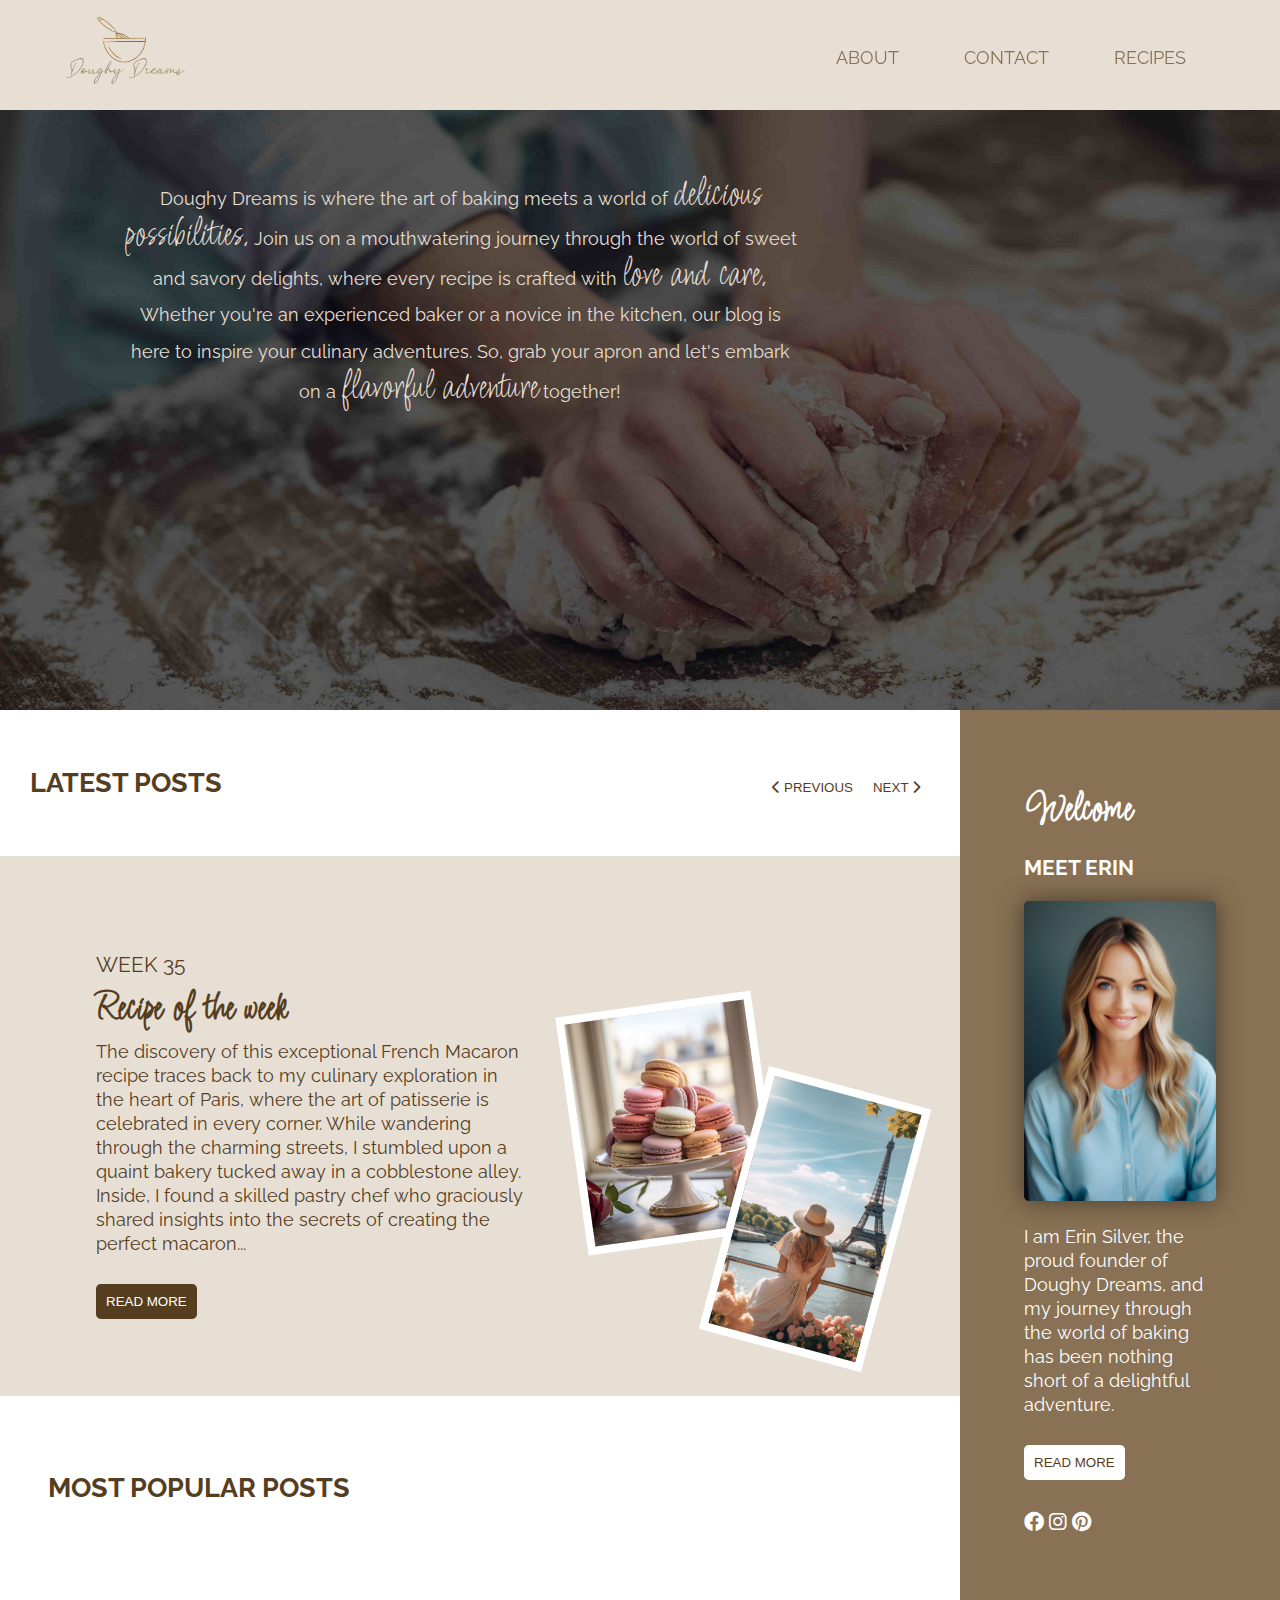
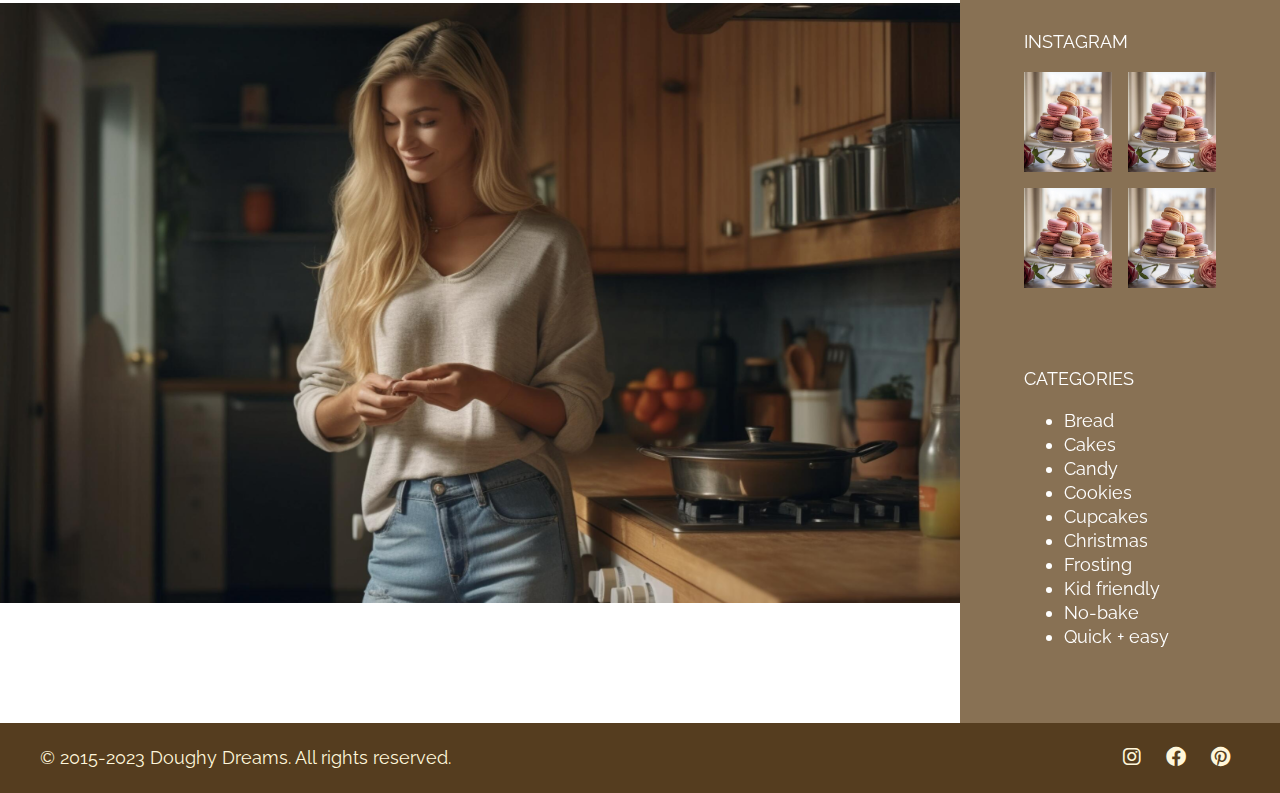
==== index.html @ 7798f040 "tenth" ====
<!DOCTYPE html>
<html lang="en">
    <head>
        <title>Doughy Dreams | Home page</title>
        <meta name="description" content="Welcome to Doughy Dreams - " />
        <meta name="viewport" content="width=device-width, initial-scale=1.0" />
        <link href="CSS/style.css" rel="stylesheet" />
        <link href="CSS/home.css" rel="stylesheet" />
        <script type="module" src="JS/home.js"></script>
        <script type="module" src="JS/script.js"></script>
        <link rel="stylesheet" href="data/fontawesome/css/all.css" />
        <link
            href="https://fonts.googleapis.com/css2?family=Indie+Flower&family=Licorice&family=Raleway:wght@100;200;400;500&display=swap"
            rel="stylesheet"
        />
    </head>
    <body>
        <!--header-->
        <header>
            <div class="inner-header">
                <a href="index.html"
                    ><img src="Images/Doughy-dreams.png" class="logo"
                /></a>
                <div class="navigation">
                    <a href="about.html">ABOUT</a>
                    <a href="contact.html">CONTACT</a>
                    <a href="blog-posts.html">RECIPES</a>
                </div>
            </div>
            <div class="hamburger-menu">
                <i class="fa fa-bars menu-open " aria-hidden="true"></i>
                <i class="fa-solid fa-xmark menu-close menu-hide"></i>
            </div>
        </header>

        <div class="welcome">
            <img src="Images/front-page-img.jpg" class="home-img" alt="" />
            <p>
                Doughy Dreams is where the art of baking meets a world of
                <span class="licorice">delicious possibilities.</span> Join us
                on a mouthwatering journey through the world of sweet and savory
                delights, where every recipe is crafted with
                <span class="licorice">love and care.</span> Whether you're an
                experienced baker or a novice in the kitchen, our blog is here
                to inspire your culinary adventures. So, grab your apron and
                let's embark on a
                <span class="licorice">flavorful adventure</span> together!
            </p>
        </div>

        <!--main-->

        <div class="frontpage-content">
            <main class="home-page">
                <div class="latest-posts">
                    <span class="headlines">
                        <h2>LATEST POSTS</h2>

                        <div class="arrow-buttons">
                            <button class="prev">
                            <i
                                class="fa fa-chevron-left back"
                                aria-hidden="true"
                            ></i>
                            PREVIOUS
                            </button>
                            
                            <button class="next">
                            NEXT
                            <i
                                class="fa fa-chevron-right forth"
                                aria-hidden="true"
                            ></i>
                        </button>
                        </div>
                    </span>

                    <div class="latestPosts">
                        <div class="posts-main-container">
                            <div class="posts"></div>
                        </div>
                    </div>
                </div>

                <div class="recipe-week">
                    <div class="recipe-info">
                        <h3>WEEK 35</h3>
                        <h2 class="licorice">Recipe of the week</h2>
                        <p>
                            The discovery of this exceptional French Macaron recipe traces back to my culinary exploration in the heart of Paris, where the art of patisserie is celebrated in every corner. While wandering through the charming streets, I stumbled upon a quaint bakery tucked away in a cobblestone alley. Inside, I found a skilled pastry chef who graciously shared insights into the secrets of creating the perfect macaron...
                        </p>
                        <a class="week-btn" href=""><button type="button ">READ MORE</button></a>
                    </div>

                    <div class="recipe-images">
                        <img class="one" src="Images/one.jpg" />
                        <img class="two" src="Images/two.jpg" />
                    </div>
                </div>

                <div class="popular-recipes">
                    <h2>MOST POPULAR POSTS</h2>
                    <div class="most-popular"></div>
                </div>

                <div class="erin-kitchen">
                    <img src="Images/erin-kitchen.jpg" />
                </div>
            </main>

            <div class="sidebar">
                <div class="meet-erin">
                    <h2 class="licorice">Welcome</h2>
                    <h3>MEET ERIN</h3>
                    <img src="Images/erin.jpg" />
                    <p>
                        I am Erin Silver, the proud founder of Doughy Dreams,
                        and my journey through the world of baking has been
                        nothing short of a delightful adventure.
                    </p>
                    <button type="button">
                        <a href="about.html">READ MORE</a>
                    </button>
                    <div class="socials">
                        <a href=""
                            ><i
                                class="fa-brands fa-facebook"
                                aria-hidden="true"
                            ></i
                        ></a>
                        <a href=""
                            ><i
                                class="fa-brands fa-instagram"
                                aria-hidden="true"
                            ></i
                        ></a>
                        <a href=""
                            ><i
                                class="fa-brands fa-pinterest"
                                aria-hidden="true"
                            ></i
                        ></a>
                    </div>
                </div>
                <div class="sticky">
                    <div class="instagram">
                        <p>INSTAGRAM</p>
                        <div class="insta-grid">
                            <img src="Images/one.jpg" />
                            <img src="Images/one.jpg" />
                            <img src="Images/one.jpg" />
                            <img src="Images/one.jpg" />
                        </div>
                    </div>
                    <div class="categories">
                        <p>CATEGORIES</p>
                        <ul>
                            <li>Bread</li>
                            <li>Cakes</li>
                            <li>Candy</li>
                            <li>Cookies</li>
                            <li>Cupcakes</li>
                            <li>Christmas</li>
                            <li>Frosting</li>
                            <li>Kid friendly</li>
                            <li>No-bake</li>
                            <li>Quick + easy</li>
                        </ul>
                    </div>
                </div>
            </div>
        </div>

        <!--footer-->
        <footer>
            <div class="footer">
                <div class="copyright">
                    <p>© 2015-2023 Doughy Dreams. All rights reserved.</p>
                </div>
                <div class="footer-socials">
                    <a href=""
                        ><i
                            class="fa-brands fa-instagram"
                            aria-hidden="true"
                        ></i
                    ></a>
                    <a href=""
                        ><i class="fa-brands fa-facebook" aria-hidden="true"></i
                    ></a>
                    <a href=""
                        ><i
                            class="fa-brands fa-pinterest"
                            aria-hidden="true"
                        ></i
                    ></a>
                </div>
            </div>
        </footer>
    </body>
</html>
---- CSS/style.css ----
html {
    width: 100%;
}

body {
    margin: 0;
    background-color: white;
    color: #553d1f;
    font-family: "Raleway", sans-serif, Arial, Helvetica;
    font-weight: 400;
    font-size: 1.125rem;
    line-height: 1.5rem;
    width: 100%;
    max-width: 1440px;
    margin: 0 auto;
}

.licorice {
    font-family: "licorice", "Raleway", sans-serif;
    font-size: 40px;
}

.indie-flower {
    font-family: "indie flower", "raleway", sans-serif;
}

button {
    padding: 10px;
    margin-top: 10px;
    color: white;
    background-color: #553d1f;
    border: none;
    border-radius: 0.3rem;
    cursor: pointer;
}

img {
    object-fit: cover;
}

/* HEADER */
header {
    height: 110px;
    background-color: #e7dfd4;
    display: flex;
    justify-content: center;
    font-weight: 400;
    filter: drop-shadow(0 0 0.75rem rgba(0, 0, 0, 0.5));
}

.inner-header {
    width: 90%;
    display: flex;
    justify-content: space-between;
}

.logo {
    height: 70px;
    top: 15px;
    position: relative;
}

.navigation {
    align-self: self-end;
    padding-bottom: 40px;
}

.navigation a {
    padding: 30px;
    text-decoration: none;
    color: #887154;
    position: relative;
    overflow: hidden;
    z-index: 1;
}

.navigation a::before {
    content: "";
    position: absolute;
    left: 23px;
    bottom: 10px;
    width: 60%;
    height: 3px;
    background-color: #5c462a;
    border-radius: 5px;
    transform: scaleX(0);
    transform-origin: left;
    transition: transform 0.3s ease-in-out;
}

.navigation a:hover::before {
    transform-origin: left;
    transform: scaleX(1);
}

.navigation a:hover {
    color: #8b5817;
}
/* HEADER */

/* HAMBURGER MENU */

/* HAMBURGER MENU */

/* FOOTER */
.footer {
    background-color: #553d1f;
    color: #fff7db;
    display: flex;
    justify-content: space-between;
    align-items: center;
    padding: 0 40px;
    height: 70px;
}

.footer a {
    padding: 10px;
}

.fa-brands {
    color: #fff7db;
    font-size: 20px;
}
/* FOOTER */

/* MEDIA QUERIES MOBILE & IPAD */

@media only screen and (min-width: 0px) and (max-width: 1180px) {
    body {
        max-width: 767px;
    }
}

/* MEDIA QUERIES MOBILE */

@media only screen and (min-width: 0px) and (max-width: 767px) {
    body {
        max-width: 767px;
        font-size: 90%;
    }

    .navigation {
        display: none;
        position: absolute;

        flex-direction: column;
        background: #e7dfd4;
        width: 100%;
        top: 3.7rem;
        left: 0;
        text-align: center;
    }

    header {
        height: 60px;
        position: relative;
        z-index: 10;
        display: flex;
        align-items: center;
    }

    .logo {
        position: absolute;
        height: 40px;
        top: 5px;
        left: 1rem;
        align-self: start;
    }

    header .menu-hide {
        display: none;
    }

    .footer {
        display: flex;
        flex-direction: column-reverse;
        height: fit-content;
        padding: 1.5rem 0;
    }
}

/* MEDIA QUERIES IPAD */

@media only screen and (min-width: 768px) and (max-width: 1180px) {
    body {
        max-width: 1180px;
    }
}

@media only screen and (min-width: 768px) {
    .hamburger-menu {
        display: none;
    }
}
---- CSS/home.css ----
.welcome {
    height: 600px;
    position: relative;
    z-index: 0;
}

.home-img {
    width: 100%;
    filter: brightness(40%);
    height: 100%;
}

.welcome p {
    position: absolute;
    color: #e7dfd4;
    box-sizing: border-box;
    width: 680px;
    left: 120px;
    top: 50px;
    text-align: center;
    line-height: 2.3rem;
}

figure {
    margin: 0;
}

/* GRID */

.frontpage-content {
    display: grid;
    grid-template-columns: 75% 25%;
    max-width: 100%;
}

/* GRID */

.latest-posts {
    width: 900px;
    padding: 4% 0%;
    margin: auto;
}

.headlines {
    display: flex;
    justify-content: space-between;
}

.posts {
    display: flex;
    gap: 2rem;
}
.posts-main-container {
    overflow: hidden;
    max-width: 900px;
}
.post {
    min-width: 200px;
    max-width: 200px;
    display: flex;
    flex-direction: column;
}

.post img {
    min-width: 100%;

    height: 250px;
}

.arrow-buttons {
    display: flex;

    justify-self: flex-end;
}

.prev,
.next {
    background-color: transparent;
    color: #553d1f;
}

.next {
    top: 30%;
    right: 15%;
}

.prev {
    top: 30%;
    left: -5%;
}

.big,
.small {
    margin: 0.2rem 0;
}

.button {
    margin-top: 0.5rem;
}

/* RECIPE WEEK */

.recipe-week {
    background-color: #e7dfd4;
    display: flex;
    justify-content: space-between;
    align-items: center;
    padding: 8% 10%;
    max-width: 100%;
    gap: 2rem;
}

.recipe-week h2 {
    margin: 0;
}

.recipe-week h3 {
    font-weight: 400;
}

.recipe-week p {
    box-sizing: border-box;
    max-width: 27rem;
}

.recipe-images {
    position: relative;
    padding-right: 6rem;
}

.one,
.two {
    border: 0.5rem solid white;
}

.one {
    transform: rotate(-8deg);
    height: 14rem;
}

.two {
    transform: rotate(15deg);
    position: absolute;
    top: 5rem;
    left: 10rem;
    height: 16rem;
}

/* MOST POPULAR */

.popular-recipes {
    max-width: 100%;
    margin: 5rem 5%;
}
/* 
.most-popular {
    display: grid;
    grid-template-columns: 1fr 1fr;
    grid-template-rows: auto;
}

.most-popular .post img {
    height: 50%;
    width: 100%;
}

.most-popular .post-details {
    height: 50%;
} */
.most-popular {
    display: flex;
    /* gap: 2rem; */
    justify-content: space-between;
}
.erin-kitchen {
    position: relative;
    bottom: 0;
    height: 600px;
    width: 100%;
}

.erin-kitchen img {
    width: fit-content;
    height: 100%;
    width: 100%;
}

/* MAIN */

/* SIDEBAR */
.sidebar {
    background-color: #887154;
    color: white;
    padding: 3.5rem 4rem 3.5rem 4rem;
    display: flex;
    flex-direction: column;
}

.meet-erin img {
    width: 100%;
    height: 300px;
    object-position: top;
    filter: drop-shadow(0 0 0.75rem rgba(0, 0, 0, 0.5));
    border-radius: 0.3rem;
}

.sidebar p {
    box-sizing: border-box;
}

.sidebar button {
    background-color: white;
}

.sidebar button a {
    color: #553d1f;
    text-decoration: none;
}

.socials i {
    color: white;
    padding: 2rem 0;
}

.instagram {
    padding: 3rem 0;
}

.instagram img {
    height: 6.5rem;
    width: 6.5rem;
}

.insta-grid {
    display: grid;
    grid-template-columns: 1fr 1fr;
    grid-template-rows: 100px 100px;
    gap: 1rem;
    padding-bottom: 0.8rem;
}

.insta-grid img {
    height: 100%;
    width: 100%;
}

.sticky {
    position: sticky;
    top: 0;
}

@media (max-width: 1250px) {
    .latest-posts {
        max-width: 680px;
        margin: auto;
    }

    .popular-recipes {
        margin: 7rem auto;
        max-width: 450px;
    }

    .most-popular {
        flex-wrap: wrap;
        gap: 3rem;
    }
}

/* MEDIA QUERIES MOBILE & IPAD */

@media only screen and (min-width: 0px) and (max-width: 1180px) {
    .home-page {
        display: unset;
    }

    .recipe-week {
        flex-direction: column;
    }

    button {
        margin: 0;
    }
}

@media screen and (max-width: 1000px) {
    .sidebar {
        display: none;
    }
}

@media only screen and (min-width: 0px) and (max-width: 1000px) {
    .frontpage-content {
        grid-template-columns: 1fr;
    }

    .welcome p {
        left: 80px;
        top: 40px;
    }
}

/* MEDIA QUERIES MOBILE */

@media only screen and (min-width: 0px) and (max-width: 767px) {
    .home-img {
        height: 100%;
    }

    .welcome {
        height: 260px;
    }

    .welcome p {
        font-size: 70%;
        left: 0;
        top: 1.5rem;
        padding: 0 1rem;
        width: fit-content;
        line-height: 1.4rem;
    }

    .licorice {
        font-size: 2rem;
    }

    .home-page {
        display: flex;
        flex-direction: column;
    }

    .recipe-week {
        padding: 10% 10%;
    }

    .recipe-images {
        width: 19rem;
        margin: 18% 5%;
        padding: 0;
        height: 15rem;
    }

    .latest-posts {
        max-width: 230px;
        padding: 10% 0;
    }

    .headlines {
        flex-direction: column;
    }

    .most-popular {
        justify-content: center;
    }

    .popular-recipes {
        margin: 10% auto;
    }

    .popular-recipes h2 {
        text-align: center;
    }

    .one {
        height: 10rem;
        margin-left: 1.2rem;
    }

    .two {
        height: 12rem;
        top: 2.5rem;
        left: 9rem;
    }
}

/* MEDIA QUERIES IPAD */

@media only screen and (min-width: 768px) and (max-width: 1180px) {
    .recipe-week {
        padding: 8% 8%;
    }

    .recipe-week p {
        max-width: 90rem;
        padding: 0;
    }

    .recipe {
        width: 100%;
        height: 300px;
    }

    .recipe img {
        height: 60%;
    }

    .recipe-images {
        margin: 12% 3%;
        padding: 0;
        width: 30rem;
    }

    .recipe {
        width: 100%;
        height: 100%;
    }

    .recipe-info {
        max-width: 35rem;
    }

    .recipe img {
        width: 100%;
        height: 300px;
    }

    .sidebar {
        padding: 3.5rem 2rem 3.5rem 2rem;
    }

    .sidebar p {
        font-size: 0.9rem;
    }

    .meet-erin img {
        width: 100%;
        height: 200px;
    }
}
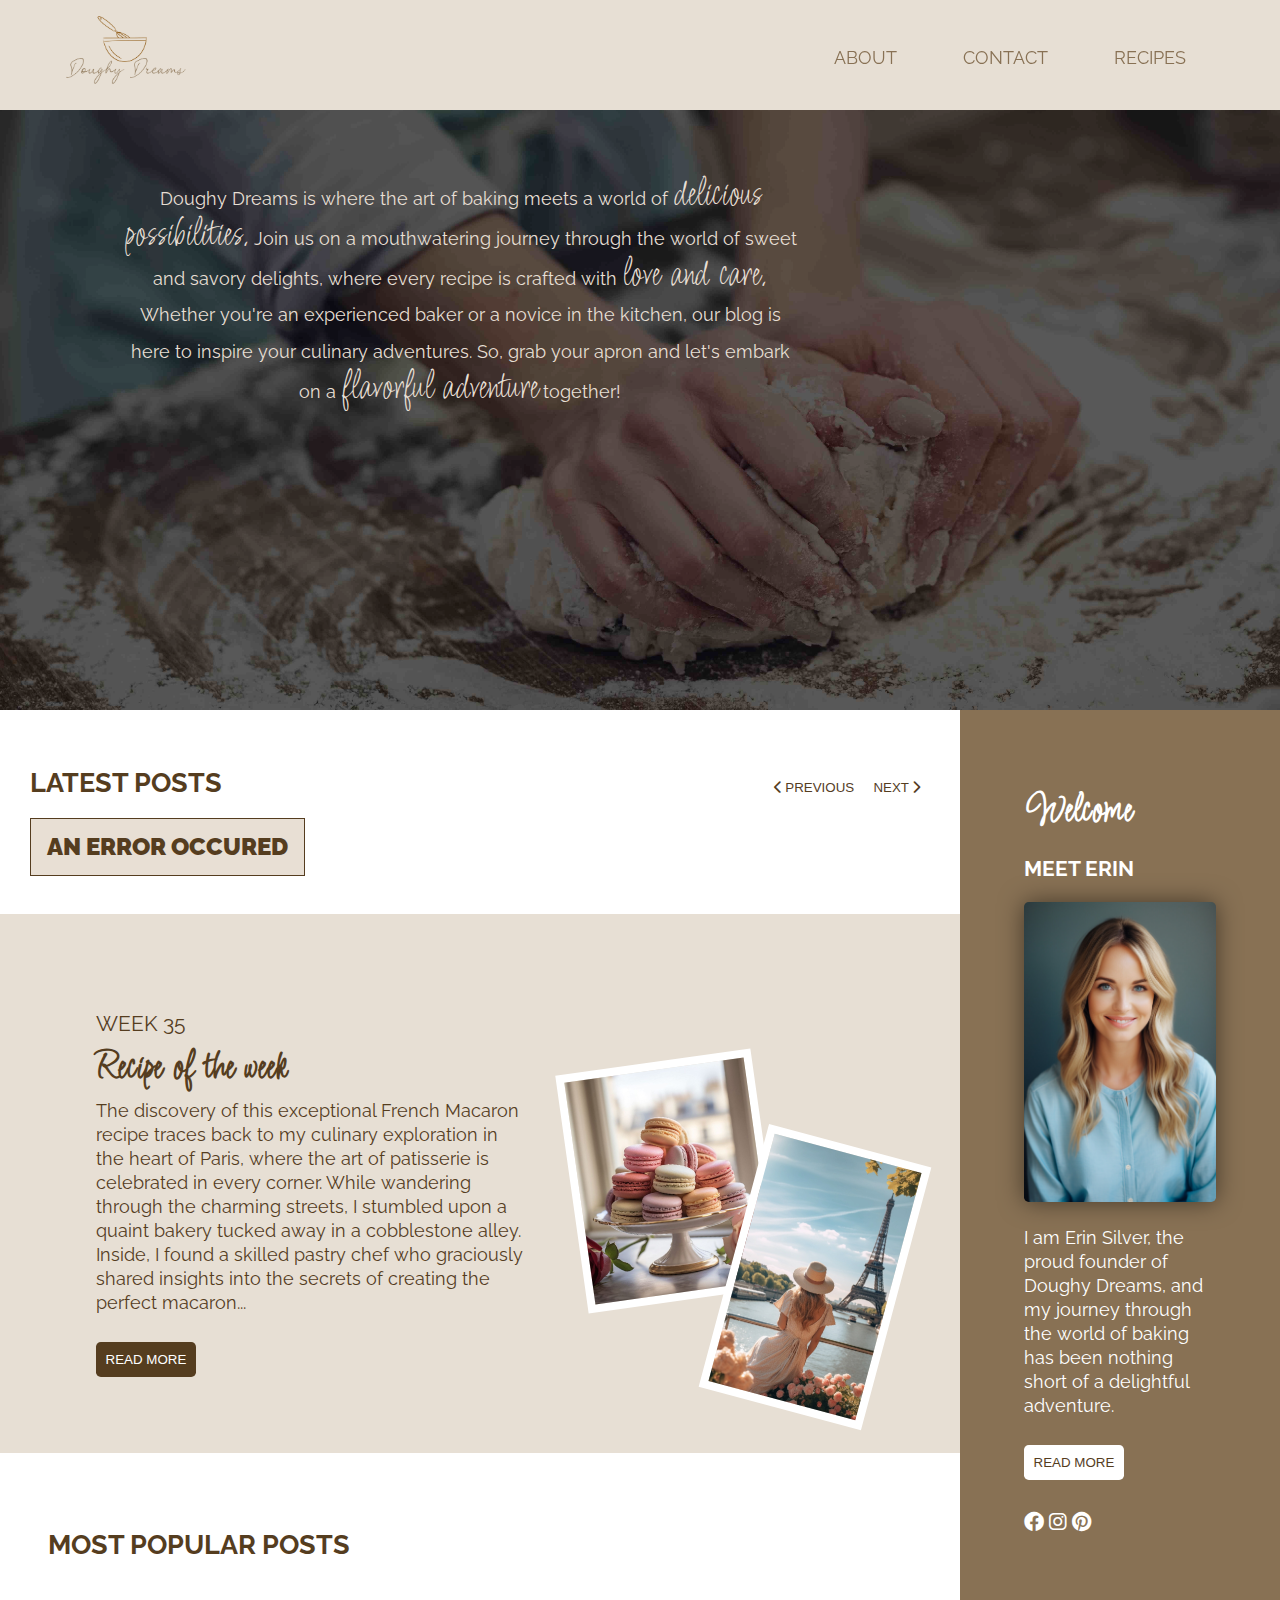
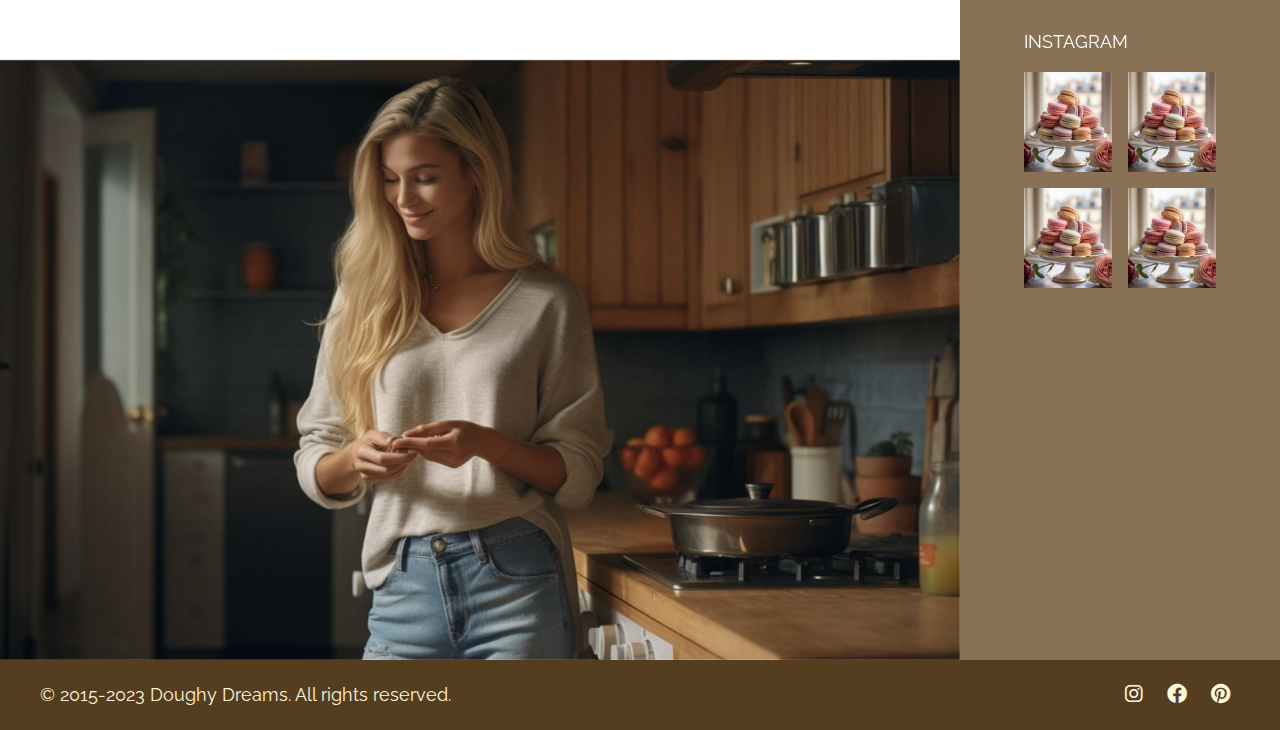
==== commit af486943: "15" ====
--- a/index.html
+++ b/index.html
@@ -8,6 +8,7 @@
         <link href="CSS/home.css" rel="stylesheet" />
         <script type="module" src="JS/home.js"></script>
         <script type="module" src="JS/script.js"></script>
+        <script type="module" src="JS/error.js"></script>
         <link rel="stylesheet" href="data/fontawesome/css/all.css" />
         <link
             href="https://fonts.googleapis.com/css2?family=Indie+Flower&family=Licorice&family=Raleway:wght@100;200;400;500&display=swap"
@@ -28,7 +29,7 @@
                 </div>
             </div>
             <div class="hamburger-menu">
-                <i class="fa fa-bars menu-open " aria-hidden="true"></i>
+                <i class="fa fa-bars menu-open" aria-hidden="true"></i>
                 <i class="fa-solid fa-xmark menu-close menu-hide"></i>
             </div>
         </header>
@@ -49,65 +50,7 @@
         </div>
 
         <!--main-->
-
-        <div class="frontpage-content">
-            <main class="home-page">
-                <div class="latest-posts">
-                    <span class="headlines">
-                        <h2>LATEST POSTS</h2>
-
-                        <div class="arrow-buttons">
-                            <button class="prev">
-                            <i
-                                class="fa fa-chevron-left back"
-                                aria-hidden="true"
-                            ></i>
-                            PREVIOUS
-                            </button>
-                            
-                            <button class="next">
-                            NEXT
-                            <i
-                                class="fa fa-chevron-right forth"
-                                aria-hidden="true"
-                            ></i>
-                        </button>
-                        </div>
-                    </span>
-
-                    <div class="latestPosts">
-                        <div class="posts-main-container">
-                            <div class="posts"></div>
-                        </div>
-                    </div>
-                </div>
-
-                <div class="recipe-week">
-                    <div class="recipe-info">
-                        <h3>WEEK 35</h3>
-                        <h2 class="licorice">Recipe of the week</h2>
-                        <p>
-                            The discovery of this exceptional French Macaron recipe traces back to my culinary exploration in the heart of Paris, where the art of patisserie is celebrated in every corner. While wandering through the charming streets, I stumbled upon a quaint bakery tucked away in a cobblestone alley. Inside, I found a skilled pastry chef who graciously shared insights into the secrets of creating the perfect macaron...
-                        </p>
-                        <a class="week-btn" href=""><button type="button ">READ MORE</button></a>
-                    </div>
-
-                    <div class="recipe-images">
-                        <img class="one" src="Images/one.jpg" />
-                        <img class="two" src="Images/two.jpg" />
-                    </div>
-                </div>
-
-                <div class="popular-recipes">
-                    <h2>MOST POPULAR POSTS</h2>
-                    <div class="most-popular"></div>
-                </div>
-
-                <div class="erin-kitchen">
-                    <img src="Images/erin-kitchen.jpg" />
-                </div>
-            </main>
-
+        <main class="frontpage-content main">
             <div class="sidebar">
                 <div class="meet-erin">
                     <h2 class="licorice">Welcome</h2>
@@ -152,7 +95,7 @@
                             <img src="Images/one.jpg" />
                         </div>
                     </div>
-                    <div class="categories">
+                    <!-- <div class="categories">
                         <p>CATEGORIES</p>
                         <ul>
                             <li>Bread</li>
@@ -166,10 +109,78 @@
                             <li>No-bake</li>
                             <li>Quick + easy</li>
                         </ul>
-                    </div>
-                </div>
-            </div>
-        </div>
+                    </div> -->
+                </div>
+            </div>
+            <div class="home-page">
+                <div class="latest-posts">
+                    <span class="headlines">
+                        <h2>LATEST POSTS</h2>
+
+                        <div class="arrow-buttons">
+                            <button class="prev">
+                                <i
+                                    class="fa fa-chevron-left back"
+                                    aria-hidden="true"
+                                ></i>
+                                PREVIOUS
+                            </button>
+
+                            <button class="next">
+                                NEXT
+                                <i
+                                    class="fa fa-chevron-right forth"
+                                    aria-hidden="true"
+                                ></i>
+                            </button>
+                        </div>
+                    </span>
+
+                    <div class="latestPosts results">
+                        <div class="posts-main-container">
+                            <div class="posts"></div>
+                        </div>
+                    </div>
+                </div>
+
+                <div class="recipe-week">
+                    <div class="recipe-info">
+                        <h3>WEEK 35</h3>
+                        <h2 class="licorice">Recipe of the week</h2>
+                        <p>
+                            The discovery of this exceptional French Macaron
+                            recipe traces back to my culinary exploration in the
+                            heart of Paris, where the art of patisserie is
+                            celebrated in every corner. While wandering through
+                            the charming streets, I stumbled upon a quaint
+                            bakery tucked away in a cobblestone alley. Inside, I
+                            found a skilled pastry chef who graciously shared
+                            insights into the secrets of creating the perfect
+                            macaron...
+                        </p>
+                        <a class="week-btn" href=""
+                            ><button type="button ">READ MORE</button></a
+                        >
+                    </div>
+
+                    <div class="recipe-images">
+                        <img class="one" src="Images/one.jpg" />
+                        <img class="two" src="Images/two.jpg" />
+                    </div>
+                </div>
+
+                <div class="popular-recipes">
+                    <h2>MOST POPULAR POSTS</h2>
+                    <div class="most-popular results"></div>
+                </div>
+
+                <div class="erin-kitchen">
+                    <img src="Images/erin-kitchen.jpg" />
+                </div>
+            </div>
+
+            
+        </main>
 
         <!--footer-->
         <footer>
--- a/CSS/style.css
+++ b/CSS/style.css
@@ -10,14 +10,20 @@
     font-weight: 400;
     font-size: 1.125rem;
     line-height: 1.5rem;
-    width: 100%;
+    width: 100vw;
+    margin: 0 auto;
+}
+
+main,
+.inner-header,
+.footer {
     max-width: 1440px;
     margin: 0 auto;
 }
 
 .licorice {
     font-family: "licorice", "Raleway", sans-serif;
-    font-size: 40px;
+    font-size: 2.5rem;
 }
 
 .indie-flower {
@@ -25,8 +31,8 @@
 }
 
 button {
-    padding: 10px;
-    margin-top: 10px;
+    padding: 0.6rem;
+    margin-top: 0.6rem;
     color: white;
     background-color: #553d1f;
     border: none;
@@ -40,7 +46,7 @@
 
 /* HEADER */
 header {
-    height: 110px;
+    height: 6.9rem;
     background-color: #e7dfd4;
     display: flex;
     justify-content: center;
@@ -55,18 +61,18 @@
 }
 
 .logo {
-    height: 70px;
-    top: 15px;
+    height: 4.4rem;
+    top: 0.9rem;
     position: relative;
 }
 
 .navigation {
     align-self: self-end;
-    padding-bottom: 40px;
+    padding-bottom: 2.5rem;
 }
 
 .navigation a {
-    padding: 30px;
+    padding: 1.9rem;
     text-decoration: none;
     color: #887154;
     position: relative;
@@ -77,12 +83,12 @@
 .navigation a::before {
     content: "";
     position: absolute;
-    left: 23px;
-    bottom: 10px;
+    left: 1.4rem;
+    bottom: 0.6rem;
     width: 60%;
-    height: 3px;
+    height: 0.2rem;
     background-color: #5c462a;
-    border-radius: 5px;
+    border-radius: 0.3rem;
     transform: scaleX(0);
     transform-origin: left;
     transition: transform 0.3s ease-in-out;
@@ -98,30 +104,44 @@
 }
 /* HEADER */
 
-/* HAMBURGER MENU */
-
-/* HAMBURGER MENU */
-
 /* FOOTER */
+footer {
+    background-color: #553d1f;
+}
+
 .footer {
-    background-color: #553d1f;
     color: #fff7db;
     display: flex;
     justify-content: space-between;
     align-items: center;
-    padding: 0 40px;
-    height: 70px;
+    padding: 0 2.5rem;
+    height: 4.4rem;
 }
 
 .footer a {
-    padding: 10px;
+    padding: 0.6rem;
 }
 
 .fa-brands {
     color: #fff7db;
-    font-size: 20px;
+    font-size: 1.25rem;
 }
 /* FOOTER */
+
+.results {
+    display: flex;
+}
+
+.error-msg {
+    font-size: x-large;
+    font-weight: 900;
+    border: 0.06rem solid rgb(85 61 31);
+    padding: 1rem;
+    color: rgb(85 61 31);
+    background: rgb(232 223 212);
+}
+
+
 
 /* MEDIA QUERIES MOBILE & IPAD */
 
@@ -152,17 +172,21 @@
     }
 
     header {
-        height: 60px;
+        height: 3.75rem;
         position: relative;
         z-index: 10;
         display: flex;
         align-items: center;
     }
 
+    .hamburger-menu {
+        padding-right: 1rem;
+    }
+
     .logo {
         position: absolute;
-        height: 40px;
-        top: 5px;
+        height: 2.5rem;
+        top: 0.5rem;
         left: 1rem;
         align-self: start;
     }
@@ -175,7 +199,11 @@
         display: flex;
         flex-direction: column-reverse;
         height: fit-content;
-        padding: 1.5rem 0;
+        padding: 1.5rem 1.5rem;
+    }
+
+    .copyright p {
+        text-align: center;
     }
 }
 
--- a/CSS/home.css
+++ b/CSS/home.css
@@ -1,5 +1,5 @@
 .welcome {
-    height: 600px;
+    height: 37.5rem;
     position: relative;
     z-index: 0;
 }
@@ -14,9 +14,9 @@
     position: absolute;
     color: #e7dfd4;
     box-sizing: border-box;
-    width: 680px;
-    left: 120px;
-    top: 50px;
+    width: 42.5rem;
+    left: 7.5rem;
+    top: 3.1rem;
     text-align: center;
     line-height: 2.3rem;
 }
@@ -30,13 +30,22 @@
 .frontpage-content {
     display: grid;
     grid-template-columns: 75% 25%;
-    max-width: 100%;
+}
+
+.sidebar {
+    grid-column: 2;
+    grid-row: 1;
+}
+
+.home-page {
+    grid-column: 1;
+    grid-row: 1;
 }
 
 /* GRID */
 
 .latest-posts {
-    width: 900px;
+    width: 56.25rem;
     padding: 4% 0%;
     margin: auto;
 }
@@ -52,24 +61,22 @@
 }
 .posts-main-container {
     overflow: hidden;
-    max-width: 900px;
+    max-width: 56.25rem;
 }
 .post {
-    min-width: 200px;
-    max-width: 200px;
+    min-width: 12.5rem;
+    max-width: 12.5rem;
     display: flex;
     flex-direction: column;
 }
 
 .post img {
     min-width: 100%;
-
-    height: 250px;
+    height: 15.6rem;
 }
 
 .arrow-buttons {
     display: flex;
-
     justify-self: flex-end;
 }
 
@@ -89,13 +96,18 @@
     left: -5%;
 }
 
-.big,
+.big {
+    margin: 0.7rem 0 0 0;
+}
+
 .small {
-    margin: 0.2rem 0;
-}
-
-.button {
-    margin-top: 0.5rem;
+    font-size: 0.8rem;
+    margin: 0 0 1rem 0;
+}
+
+.bottom button {
+    width: max-content;
+    padding: 1rem 2rem;
 }
 
 /* RECIPE WEEK */
@@ -147,35 +159,20 @@
 }
 
 /* MOST POPULAR */
+.most-popular {
+    display: flex;
+    justify-content: space-between;
+}
 
 .popular-recipes {
     max-width: 100%;
     margin: 5rem 5%;
 }
-/* 
-.most-popular {
-    display: grid;
-    grid-template-columns: 1fr 1fr;
-    grid-template-rows: auto;
-}
-
-.most-popular .post img {
-    height: 50%;
-    width: 100%;
-}
-
-.most-popular .post-details {
-    height: 50%;
-} */
-.most-popular {
-    display: flex;
-    /* gap: 2rem; */
-    justify-content: space-between;
-}
+
 .erin-kitchen {
     position: relative;
     bottom: 0;
-    height: 600px;
+    height: 37.5rem;
     width: 100%;
 }
 
@@ -198,8 +195,7 @@
 
 .meet-erin img {
     width: 100%;
-    height: 300px;
-    object-position: top;
+    height: 18.75rem;
     filter: drop-shadow(0 0 0.75rem rgba(0, 0, 0, 0.5));
     border-radius: 0.3rem;
 }
@@ -226,15 +222,10 @@
     padding: 3rem 0;
 }
 
-.instagram img {
-    height: 6.5rem;
-    width: 6.5rem;
-}
-
 .insta-grid {
     display: grid;
     grid-template-columns: 1fr 1fr;
-    grid-template-rows: 100px 100px;
+    grid-template-rows: 6.25rem 6.25rem;
     gap: 1rem;
     padding-bottom: 0.8rem;
 }
@@ -251,13 +242,13 @@
 
 @media (max-width: 1250px) {
     .latest-posts {
-        max-width: 680px;
+        max-width: 42.5rem;
         margin: auto;
     }
 
     .popular-recipes {
         margin: 7rem auto;
-        max-width: 450px;
+        max-width: 28.1rem;
     }
 
     .most-popular {
@@ -269,10 +260,30 @@
 /* MEDIA QUERIES MOBILE & IPAD */
 
 @media only screen and (min-width: 0px) and (max-width: 1180px) {
+    .frontpage-content {
+        display: flex;
+        flex-direction: column;
+    }
+
+    .welcome {
+        display: none;
+    }
+
     .home-page {
         display: unset;
     }
 
+    .sidebar {
+        width: inherit;
+        display: flex;
+        align-items: flex-end;
+        justify-content: space-evenly;
+    }
+
+    .sticky {
+        display: none;
+    }
+
     .recipe-week {
         flex-direction: column;
     }
@@ -282,11 +293,11 @@
     }
 }
 
-@media screen and (max-width: 1000px) {
+/* @media screen and (max-width: 1000px) {
     .sidebar {
         display: none;
     }
-}
+} */
 
 @media only screen and (min-width: 0px) and (max-width: 1000px) {
     .frontpage-content {
@@ -294,53 +305,53 @@
     }
 
     .welcome p {
-        left: 80px;
-        top: 40px;
+        left: 5rem;
+        top: 2.5rem;
     }
 }
 
 /* MEDIA QUERIES MOBILE */
 
 @media only screen and (min-width: 0px) and (max-width: 767px) {
-    .home-img {
-        height: 100%;
-    }
-
-    .welcome {
-        height: 260px;
-    }
-
-    .welcome p {
-        font-size: 70%;
-        left: 0;
-        top: 1.5rem;
-        padding: 0 1rem;
-        width: fit-content;
-        line-height: 1.4rem;
-    }
-
-    .licorice {
-        font-size: 2rem;
-    }
-
     .home-page {
         display: flex;
         flex-direction: column;
     }
 
+    .headlines h2 {
+        padding-left: 5%;
+    }
+
+    .posts {
+        margin-left: 1rem;
+    }
+
+    .arrow-buttons {
+        justify-content: space-between;
+    }
+
     .recipe-week {
-        padding: 10% 10%;
+        padding: 5% 5%;
     }
 
     .recipe-images {
-        width: 19rem;
-        margin: 18% 5%;
-        padding: 0;
+        width: 16.25rem;
+        padding: 5% 5% 20% 5%;
         height: 15rem;
+        overflow: hidden;
+    }
+
+    .one {
+        height: 10rem;
+    }
+
+    .two {
+        height: 12rem;
+        left: 8rem;
     }
 
     .latest-posts {
-        max-width: 230px;
+        max-width: 14.4rem;
         padding: 10% 0;
     }
 
@@ -349,7 +360,7 @@
     }
 
     .most-popular {
-        justify-content: center;
+        justify-content: space-evenly;
     }
 
     .popular-recipes {
@@ -360,15 +371,16 @@
         text-align: center;
     }
 
-    .one {
-        height: 10rem;
-        margin-left: 1.2rem;
-    }
-
-    .two {
-        height: 12rem;
-        top: 2.5rem;
-        left: 9rem;
+    .sidebar {
+        padding: 5% 5%;
+        flex-direction: column;
+        align-items: center;
+        text-align: center;
+    }
+
+    .sidebar img {
+        height: 12.5rem;
+        width: 9.4rem;
     }
 }
 
@@ -386,7 +398,7 @@
 
     .recipe {
         width: 100%;
-        height: 300px;
+        height: 18.75rem;
     }
 
     .recipe img {
@@ -410,7 +422,7 @@
 
     .recipe img {
         width: 100%;
-        height: 300px;
+        height: 18.75rem;
     }
 
     .sidebar {
@@ -421,8 +433,16 @@
         font-size: 0.9rem;
     }
 
-    .meet-erin img {
-        width: 100%;
-        height: 200px;
-    }
-}
+    .sidebar img {
+        height: 18.75rem;
+        width: 12.5rem;
+    }
+
+    .right {
+        padding-left: 3rem;
+    }
+
+    .left {
+        text-align: center;
+    }
+}
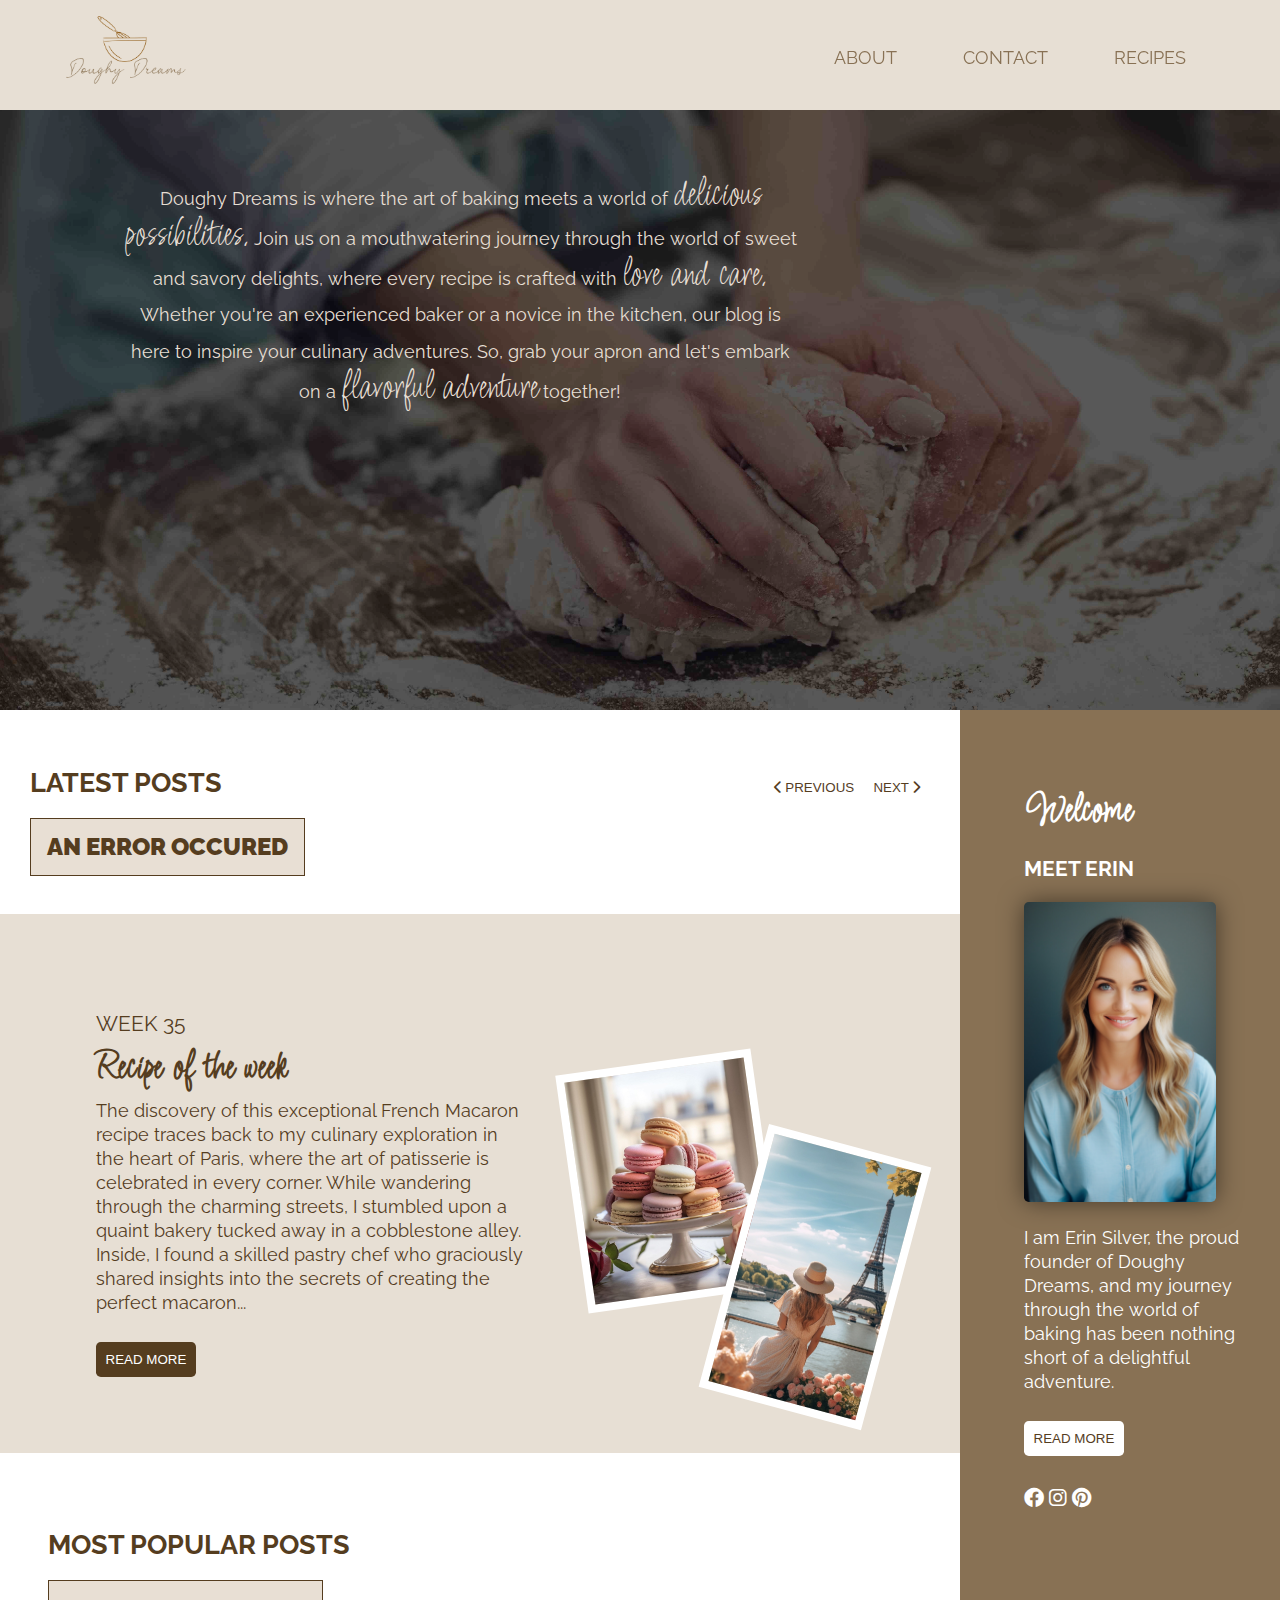
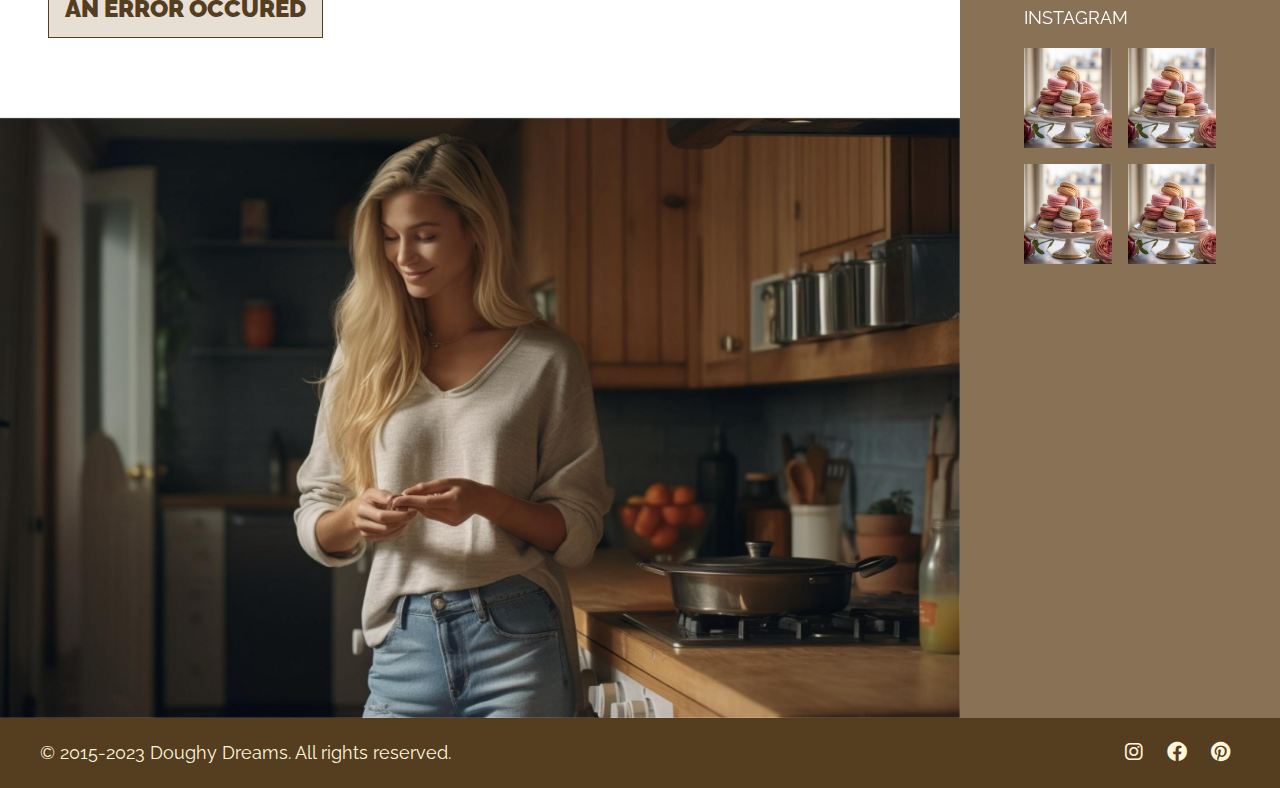
==== commit 2ec5f14f: "16" ====
--- a/index.html
+++ b/index.html
@@ -52,37 +52,41 @@
         <!--main-->
         <main class="frontpage-content main">
             <div class="sidebar">
-                <div class="meet-erin">
+                <div class="left">
                     <h2 class="licorice">Welcome</h2>
                     <h3>MEET ERIN</h3>
                     <img src="Images/erin.jpg" />
+                </div>
+                <div class="right">
                     <p>
-                        I am Erin Silver, the proud founder of Doughy Dreams,
-                        and my journey through the world of baking has been
-                        nothing short of a delightful adventure.
+                        I am Erin Silver, the proud founder of Doughy
+                        Dreams, and my journey through the world of baking
+                        has been nothing short of a delightful adventure.
                     </p>
-                    <button type="button">
-                        <a href="about.html">READ MORE</a>
-                    </button>
-                    <div class="socials">
-                        <a href=""
-                            ><i
-                                class="fa-brands fa-facebook"
-                                aria-hidden="true"
-                            ></i
-                        ></a>
-                        <a href=""
-                            ><i
-                                class="fa-brands fa-instagram"
-                                aria-hidden="true"
-                            ></i
-                        ></a>
-                        <a href=""
-                            ><i
-                                class="fa-brands fa-pinterest"
-                                aria-hidden="true"
-                            ></i
-                        ></a>
+                    <div class="button-socials">
+                        <button type="button">
+                            <a href="about.html">READ MORE</a>
+                        </button>
+                        <div class="socials">
+                            <a href=""
+                                ><i
+                                    class="fa-brands fa-facebook"
+                                    aria-hidden="true"
+                                ></i
+                            ></a>
+                            <a href=""
+                                ><i
+                                    class="fa-brands fa-instagram"
+                                    aria-hidden="true"
+                                ></i
+                            ></a>
+                            <a href=""
+                                ><i
+                                    class="fa-brands fa-pinterest"
+                                    aria-hidden="true"
+                                ></i
+                            ></a>
+                        </div>
                     </div>
                 </div>
                 <div class="sticky">
@@ -95,21 +99,6 @@
                             <img src="Images/one.jpg" />
                         </div>
                     </div>
-                    <!-- <div class="categories">
-                        <p>CATEGORIES</p>
-                        <ul>
-                            <li>Bread</li>
-                            <li>Cakes</li>
-                            <li>Candy</li>
-                            <li>Cookies</li>
-                            <li>Cupcakes</li>
-                            <li>Christmas</li>
-                            <li>Frosting</li>
-                            <li>Kid friendly</li>
-                            <li>No-bake</li>
-                            <li>Quick + easy</li>
-                        </ul>
-                    </div> -->
                 </div>
             </div>
             <div class="home-page">
@@ -136,9 +125,11 @@
                         </div>
                     </span>
 
-                    <div class="latestPosts results">
+                    <div class="latestPosts">
                         <div class="posts-main-container">
-                            <div class="posts"></div>
+                            <div class="posts results">
+                                <div class="loading-container"><div class="loader"></div></div>
+                            </div>
                         </div>
                     </div>
                 </div>
@@ -171,15 +162,15 @@
 
                 <div class="popular-recipes">
                     <h2>MOST POPULAR POSTS</h2>
-                    <div class="most-popular results"></div>
+                    <div class="most-popular results">
+                        <div class="loading-container"><div class="loader"></div></div>
+                    </div>
                 </div>
 
                 <div class="erin-kitchen">
                     <img src="Images/erin-kitchen.jpg" />
                 </div>
             </div>
-
-            
         </main>
 
         <!--footer-->
--- a/CSS/style.css
+++ b/CSS/style.css
@@ -51,7 +51,7 @@
     display: flex;
     justify-content: center;
     font-weight: 400;
-    filter: drop-shadow(0 0 0.75rem rgba(0, 0, 0, 0.5));
+    filter: drop-shadow(0 0 0.35rem rgba(0, 0, 0, 0.5));
 }
 
 .inner-header {
@@ -141,7 +141,28 @@
     background: rgb(232 223 212);
 }
 
-
+.loading-container {
+    position: relative;
+}
+
+.loader {
+    border: 8px solid #e7dfd4;
+    border-top: 8px solid #553d1f;
+    border-radius: 50%;
+    width: 50px;
+    height: 50px;
+    animation: spin 1s linear infinite;
+    position: absolute;
+    top: 50%;
+    left: 50%;
+    margin-top: -25px;
+    margin-left: -25px;
+}
+
+@keyframes spin {
+    0% { transform: rotate(0deg); }
+    100% { transform: rotate(360deg); }
+}
 
 /* MEDIA QUERIES MOBILE & IPAD */
 
--- a/CSS/home.css
+++ b/CSS/home.css
@@ -162,6 +162,7 @@
 .most-popular {
     display: flex;
     justify-content: space-between;
+    width: 100%;
 }
 
 .popular-recipes {
@@ -193,7 +194,7 @@
     flex-direction: column;
 }
 
-.meet-erin img {
+.left img {
     width: 100%;
     height: 18.75rem;
     filter: drop-shadow(0 0 0.75rem rgba(0, 0, 0, 0.5));
@@ -202,6 +203,7 @@
 
 .sidebar p {
     box-sizing: border-box;
+    width: 14.5rem;
 }
 
 .sidebar button {
@@ -375,7 +377,6 @@
         padding: 5% 5%;
         flex-direction: column;
         align-items: center;
-        text-align: center;
     }
 
     .sidebar img {
@@ -427,10 +428,16 @@
 
     .sidebar {
         padding: 3.5rem 2rem 3.5rem 2rem;
+        flex-direction: row;
+    }
+
+    .sidebar .licorice {
+        margin: 0;
     }
 
     .sidebar p {
         font-size: 0.9rem;
+        width: 20rem;
     }
 
     .sidebar img {
@@ -438,6 +445,12 @@
         width: 12.5rem;
     }
 
+    .button-socials {
+        display: flex;
+        justify-content: space-between;
+        align-items: center;
+    }
+
     .right {
         padding-left: 3rem;
     }
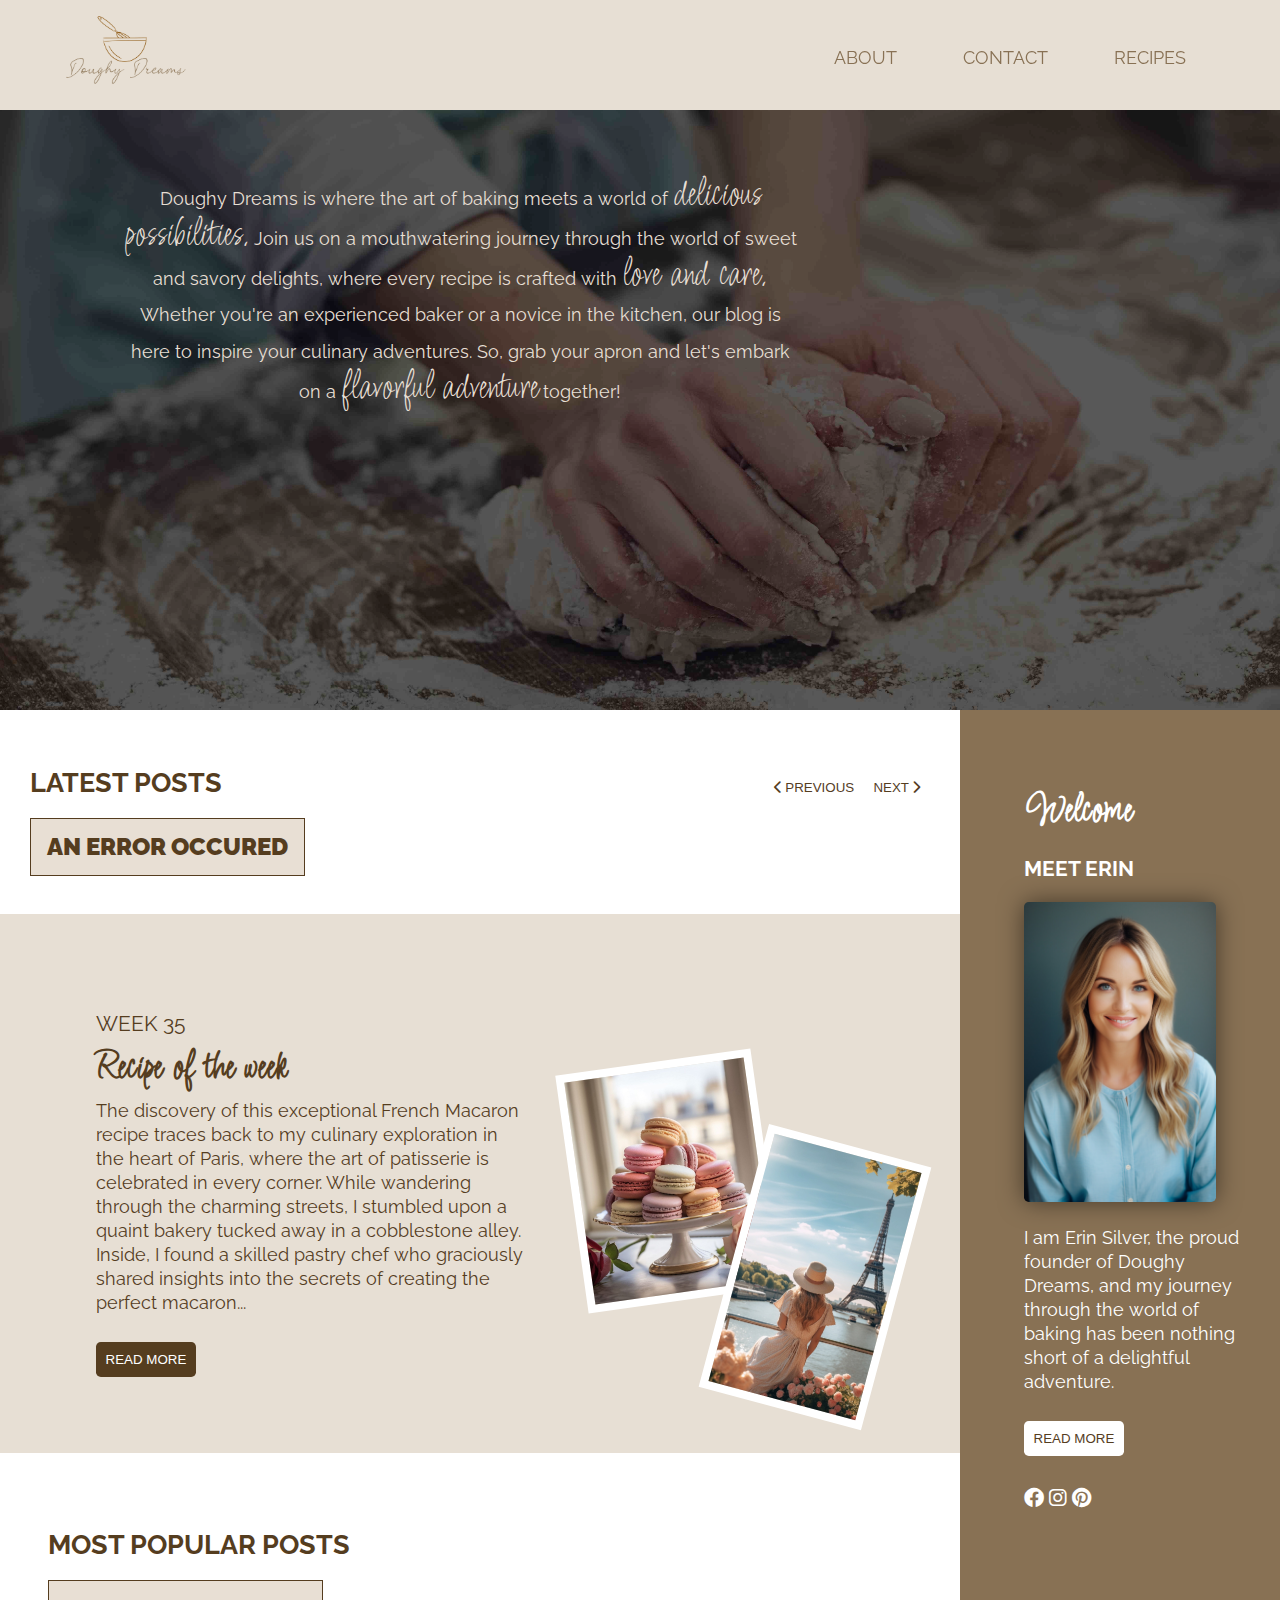
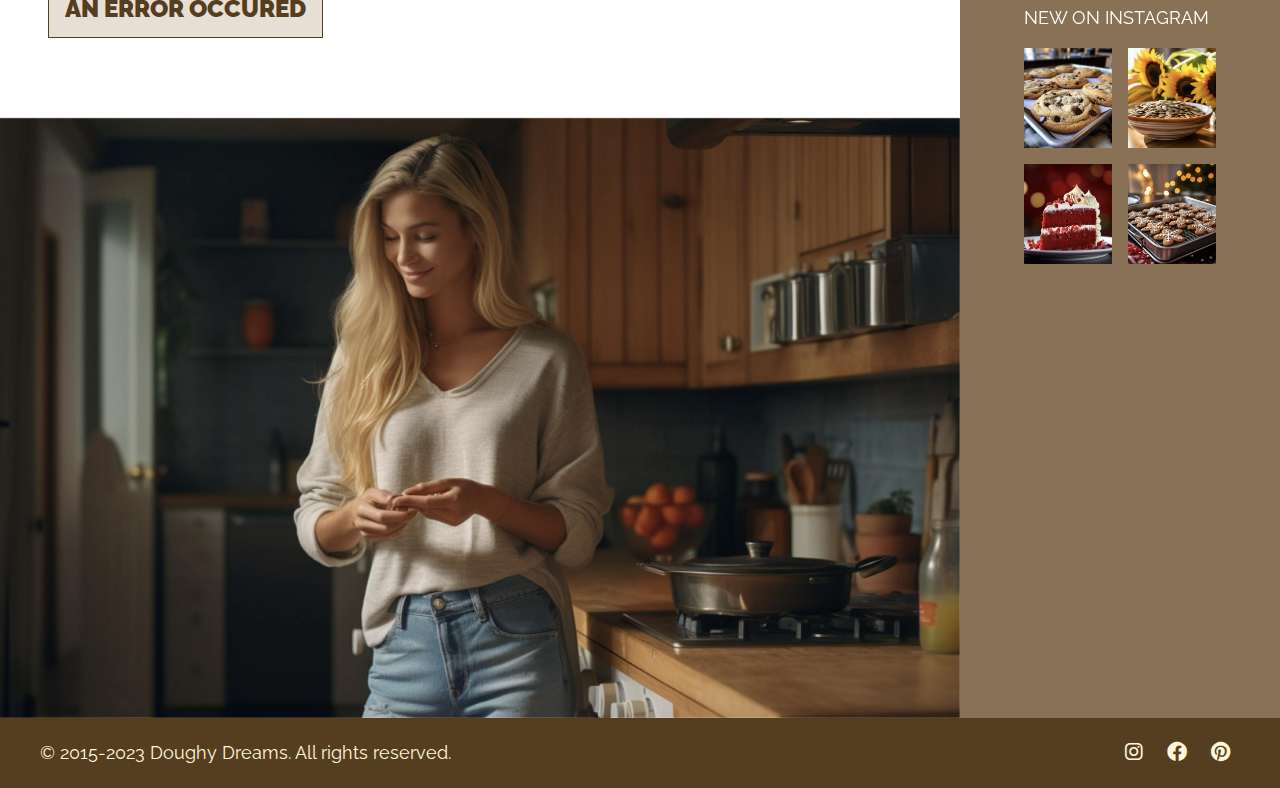
==== commit ca6bda4c: "17" ====
--- a/index.html
+++ b/index.html
@@ -20,7 +20,10 @@
         <header>
             <div class="inner-header">
                 <a href="index.html"
-                    ><img src="Images/Doughy-dreams.png" class="logo"
+                    ><img
+                        src="Images/Doughy-dreams.png"
+                        class="logo"
+                        alt="The logo of Doughy Dreams - A baking bowl with a whisk in it with the text Doughy Dreams underneath, in brown tones."
                 /></a>
                 <div class="navigation">
                     <a href="about.html">ABOUT</a>
@@ -35,7 +38,11 @@
         </header>
 
         <div class="welcome">
-            <img src="Images/front-page-img.jpg" class="home-img" alt="" />
+            <img
+                src="Images/front-page-img.jpg"
+                class="home-img"
+                alt="Womens hands kneading a dough on a kitchen island covered in flour."
+            />
             <p>
                 Doughy Dreams is where the art of baking meets a world of
                 <span class="licorice">delicious possibilities.</span> Join us
@@ -51,17 +58,20 @@
 
         <!--main-->
         <main class="frontpage-content main">
-            <div class="sidebar">
+            <section class="sidebar">
                 <div class="left">
                     <h2 class="licorice">Welcome</h2>
                     <h3>MEET ERIN</h3>
-                    <img src="Images/erin.jpg" />
+                    <img
+                        src="Images/erin.jpg"
+                        alt="A portrait image of Erin Silver the founder of Doughy Dreams - Blonde, smiling woman with blue eyes and a blue shirt."
+                    />
                 </div>
                 <div class="right">
                     <p>
-                        I am Erin Silver, the proud founder of Doughy
-                        Dreams, and my journey through the world of baking
-                        has been nothing short of a delightful adventure.
+                        I am Erin Silver, the proud founder of Doughy Dreams,
+                        and my journey through the world of baking has been
+                        nothing short of a delightful adventure.
                     </p>
                     <div class="button-socials">
                         <button type="button">
@@ -91,19 +101,31 @@
                 </div>
                 <div class="sticky">
                     <div class="instagram">
-                        <p>INSTAGRAM</p>
+                        <p>NEW ON INSTAGRAM</p>
                         <div class="insta-grid">
-                            <img src="Images/one.jpg" />
-                            <img src="Images/one.jpg" />
-                            <img src="Images/one.jpg" />
-                            <img src="Images/one.jpg" />
-                        </div>
-                    </div>
-                </div>
-            </div>
+                            <img
+                                src="Images/insta1.jpg"
+                                alt="A baking sheet with multiple chocolate chip cookies on it."
+                            />
+                            <img
+                                src="Images/insta2.jpg"
+                                alt="A bowl filled with sunflower seeds and three sunflowers in the background."
+                            />
+                            <img
+                                src="Images/insta3.jpg"
+                                alt="A big piece of red velvet cake on a white plate with a red and gold twinkling background."
+                            />
+                            <img
+                                src="Images/insta4.jpg"
+                                alt="A baking sheet with multiple gingerbread snowflake cookies with a twinkling background."
+                            />
+                        </div>
+                    </div>
+                </div>
+            </section>
             <div class="home-page">
-                <div class="latest-posts">
-                    <span class="headlines">
+                <section class="latest-posts">
+                    <div class="headlines">
                         <h2>LATEST POSTS</h2>
 
                         <div class="arrow-buttons">
@@ -123,18 +145,20 @@
                                 ></i>
                             </button>
                         </div>
-                    </span>
+                    </div>
 
                     <div class="latestPosts">
                         <div class="posts-main-container">
                             <div class="posts results">
-                                <div class="loading-container"><div class="loader"></div></div>
+                                <div class="loading-container">
+                                    <div class="loader"></div>
+                                </div>
                             </div>
                         </div>
                     </div>
-                </div>
-
-                <div class="recipe-week">
+                </section>
+
+                <section class="recipe-week">
                     <div class="recipe-info">
                         <h3>WEEK 35</h3>
                         <h2 class="licorice">Recipe of the week</h2>
@@ -155,20 +179,33 @@
                     </div>
 
                     <div class="recipe-images">
-                        <img class="one" src="Images/one.jpg" />
-                        <img class="two" src="Images/two.jpg" />
-                    </div>
-                </div>
-
-                <div class="popular-recipes">
+                        <img
+                            class="one"
+                            src="Images/one.jpg"
+                            alt="A serving plate with different coloured macarons on top in front of a blurred window."
+                        />
+                        <img
+                            class="two"
+                            src="Images/two.jpg"
+                            alt="A blonde woman wearing a light coloured dress and hat sitting by a rose bush watching the Eifel Tower."
+                        />
+                    </div>
+                </section>
+
+                <section class="popular-recipes">
                     <h2>MOST POPULAR POSTS</h2>
                     <div class="most-popular results">
-                        <div class="loading-container"><div class="loader"></div></div>
-                    </div>
-                </div>
+                        <div class="loading-container">
+                            <div class="loader"></div>
+                        </div>
+                    </div>
+                </section>
 
                 <div class="erin-kitchen">
-                    <img src="Images/erin-kitchen.jpg" />
+                    <img
+                        src="Images/erin-kitchen.jpg"
+                        alt="Erin Silver in her own kitchen - blonde woman standing in the middle of the kitchen beside her oven, looking down smiling. She is wearing a light sweater and a pair of jeans."
+                    />
                 </div>
             </div>
         </main>
--- a/CSS/style.css
+++ b/CSS/style.css
@@ -160,8 +160,12 @@
 }
 
 @keyframes spin {
-    0% { transform: rotate(0deg); }
-    100% { transform: rotate(360deg); }
+    0% {
+        transform: rotate(0deg);
+    }
+    100% {
+        transform: rotate(360deg);
+    }
 }
 
 /* MEDIA QUERIES MOBILE & IPAD */
@@ -169,6 +173,10 @@
 @media only screen and (min-width: 0px) and (max-width: 1180px) {
     body {
         max-width: 767px;
+    }
+
+    .navigation a::before {
+        display: none;
     }
 }
 
--- a/CSS/home.css
+++ b/CSS/home.css
@@ -239,7 +239,7 @@
 
 .sticky {
     position: sticky;
-    top: 0;
+    top: 6rem;
 }
 
 @media (max-width: 1250px) {
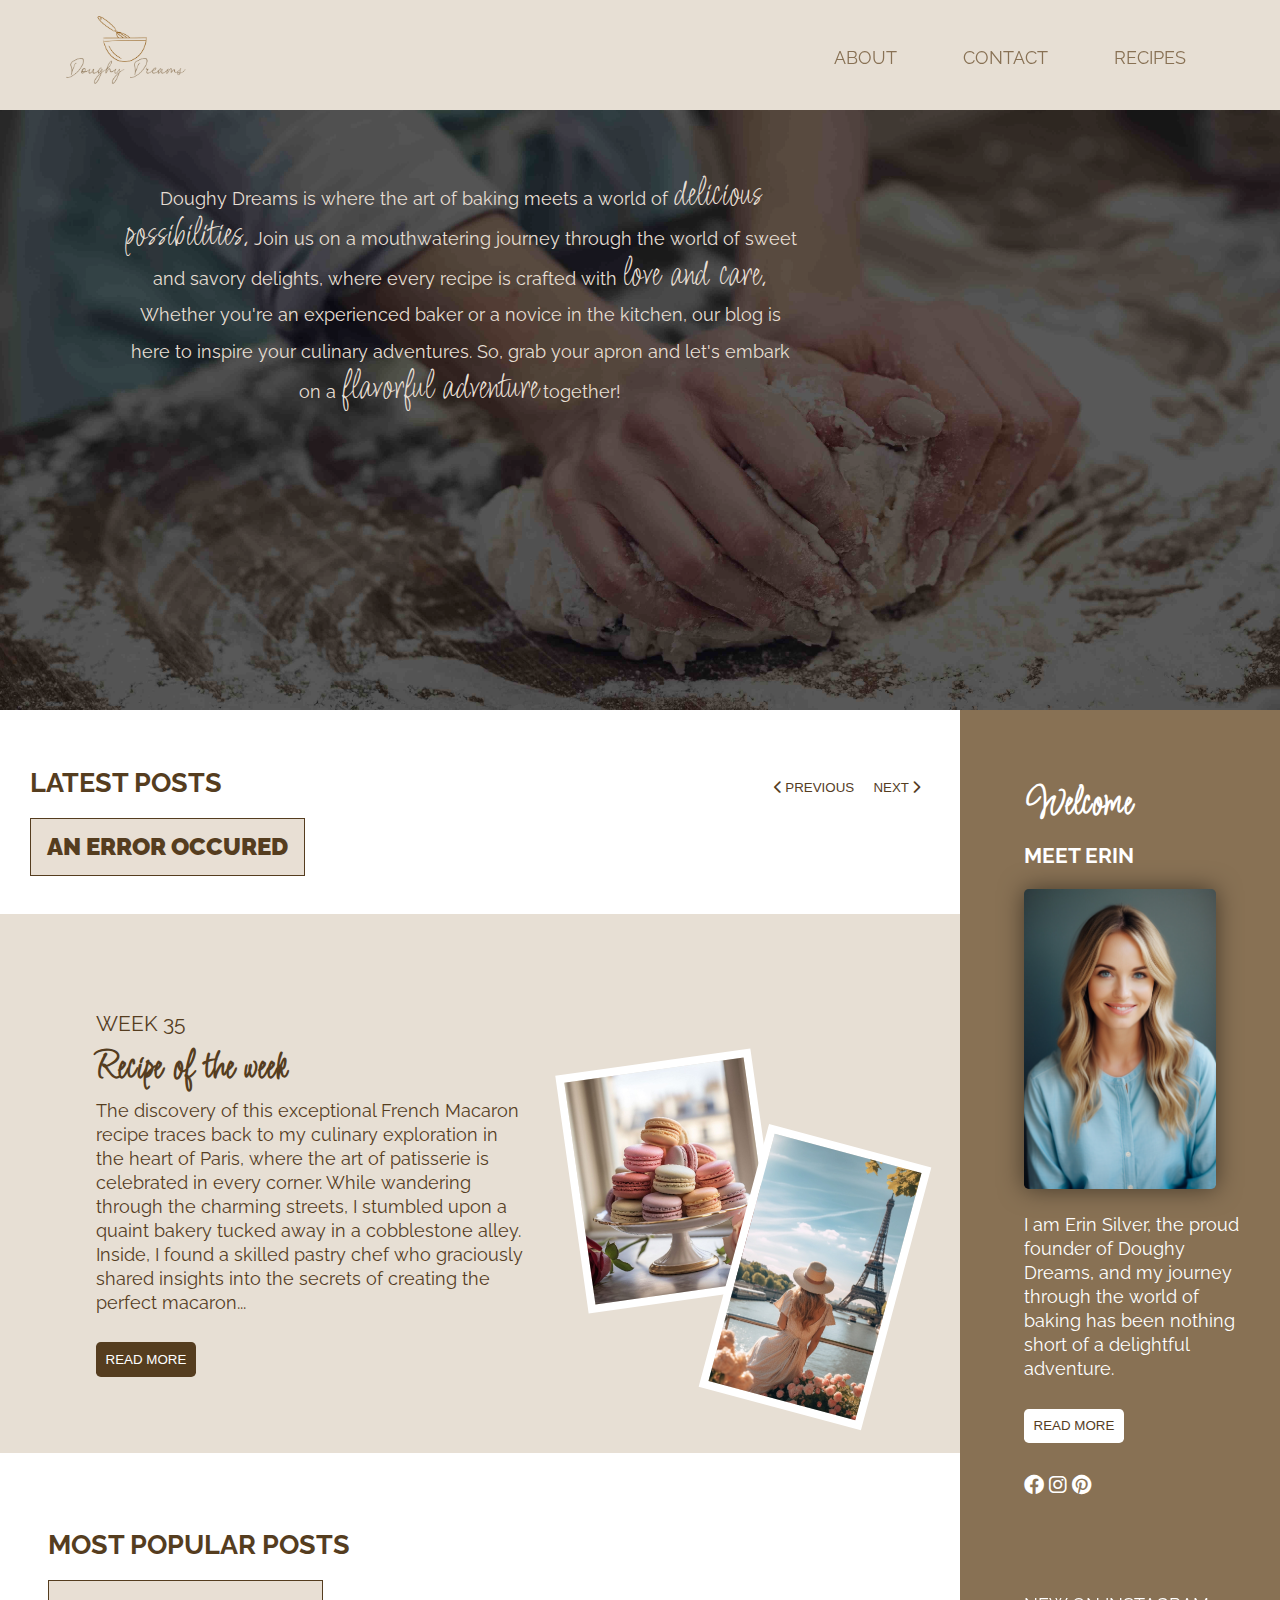
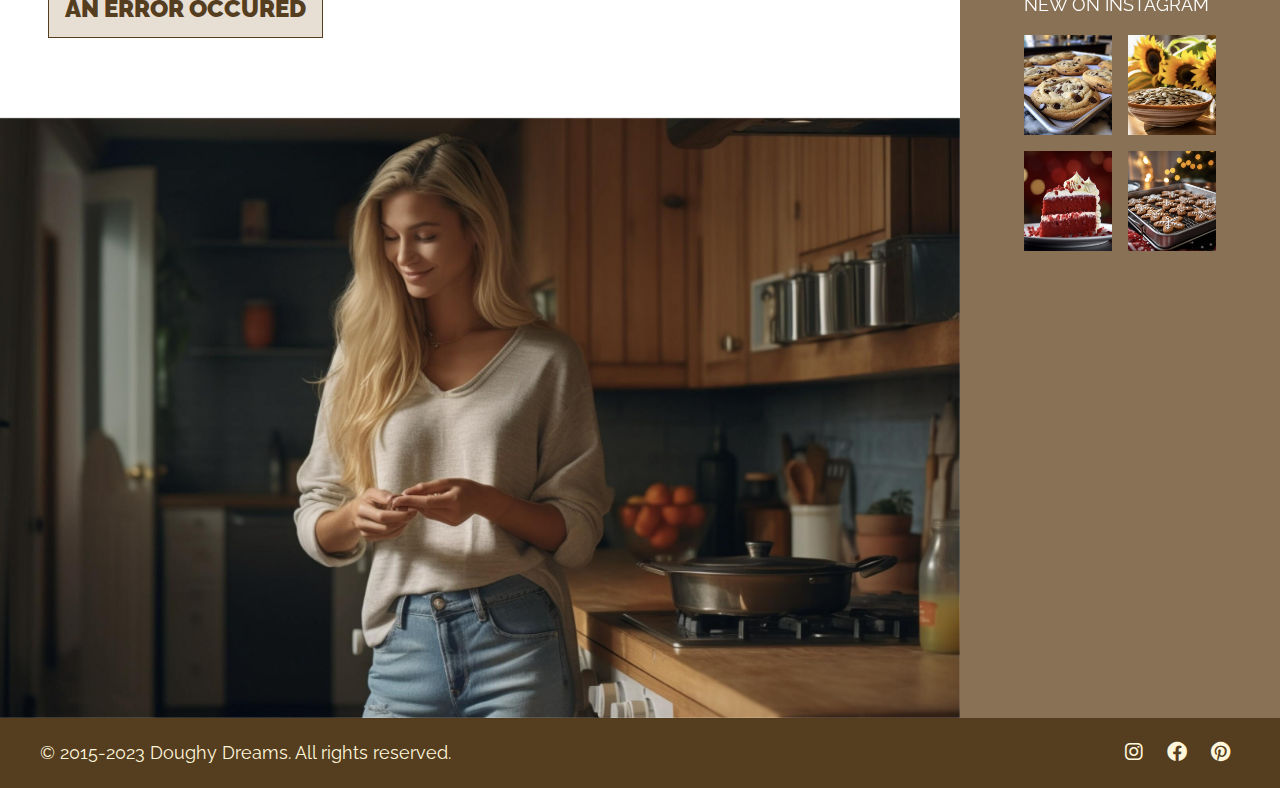
==== commit 50142fb5: "18" ====
--- a/index.html
+++ b/index.html
@@ -60,7 +60,7 @@
         <main class="frontpage-content main">
             <section class="sidebar">
                 <div class="left">
-                    <h2 class="licorice">Welcome</h2>
+                    <h1 class="licorice">Welcome</h1>
                     <h3>MEET ERIN</h3>
                     <img
                         src="Images/erin.jpg"
@@ -78,19 +78,19 @@
                             <a href="about.html">READ MORE</a>
                         </button>
                         <div class="socials">
-                            <a href=""
+                            <a href="#"
                                 ><i
                                     class="fa-brands fa-facebook"
                                     aria-hidden="true"
                                 ></i
                             ></a>
-                            <a href=""
+                            <a href="#"
                                 ><i
                                     class="fa-brands fa-instagram"
                                     aria-hidden="true"
                                 ></i
                             ></a>
-                            <a href=""
+                            <a href="#"
                                 ><i
                                     class="fa-brands fa-pinterest"
                                     aria-hidden="true"
@@ -217,16 +217,16 @@
                     <p>© 2015-2023 Doughy Dreams. All rights reserved.</p>
                 </div>
                 <div class="footer-socials">
-                    <a href=""
+                    <a href="#"
                         ><i
                             class="fa-brands fa-instagram"
                             aria-hidden="true"
                         ></i
                     ></a>
-                    <a href=""
+                    <a href="#"
                         ><i class="fa-brands fa-facebook" aria-hidden="true"></i
                     ></a>
-                    <a href=""
+                    <a href="#"
                         ><i
                             class="fa-brands fa-pinterest"
                             aria-hidden="true"
--- a/CSS/home.css
+++ b/CSS/home.css
@@ -429,6 +429,7 @@
     .sidebar {
         padding: 3.5rem 2rem 3.5rem 2rem;
         flex-direction: row;
+        justify-content: center;
     }
 
     .sidebar .licorice {
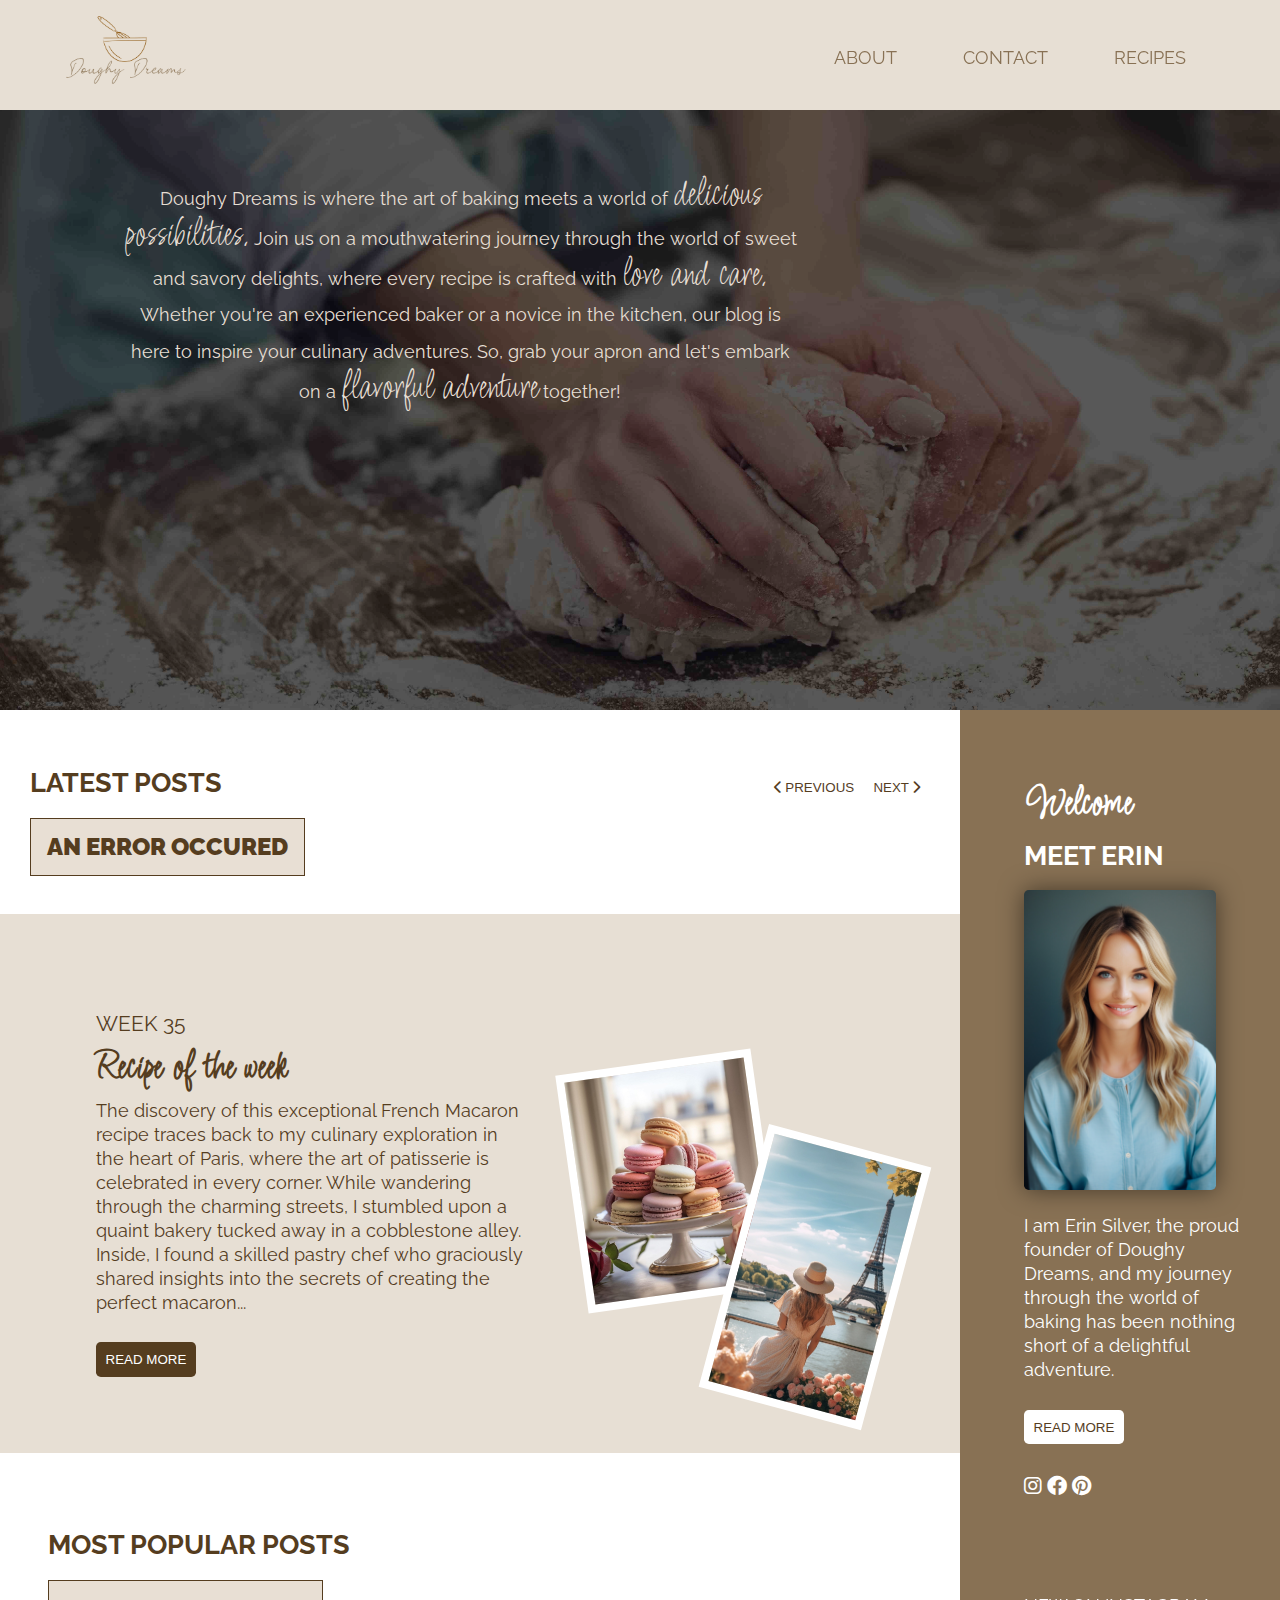
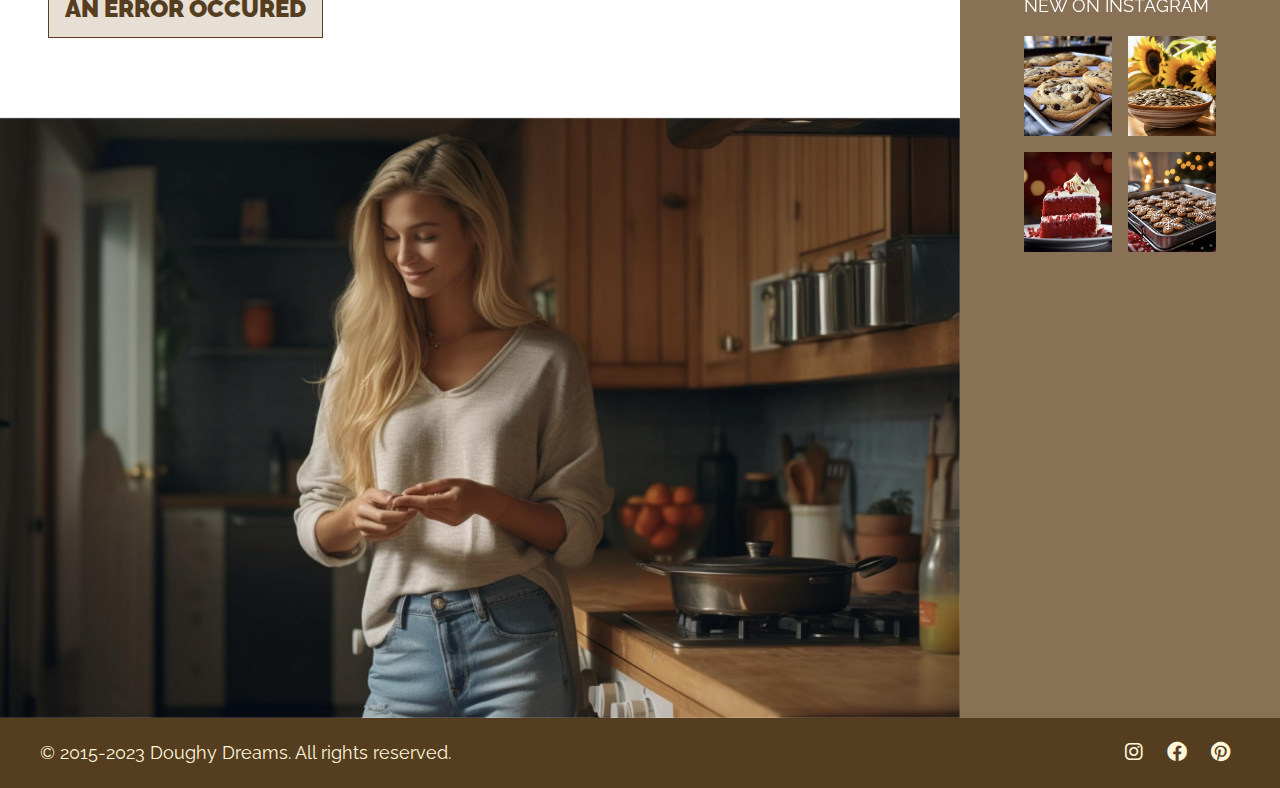
==== commit 203e505a: "19" ====
--- a/index.html
+++ b/index.html
@@ -61,7 +61,7 @@
             <section class="sidebar">
                 <div class="left">
                     <h1 class="licorice">Welcome</h1>
-                    <h3>MEET ERIN</h3>
+                    <h2>MEET ERIN</h2>
                     <img
                         src="Images/erin.jpg"
                         alt="A portrait image of Erin Silver the founder of Doughy Dreams - Blonde, smiling woman with blue eyes and a blue shirt."
@@ -78,19 +78,19 @@
                             <a href="about.html">READ MORE</a>
                         </button>
                         <div class="socials">
-                            <a href="#"
+                            <a href="#" aria-label="instagram logo"
+                                ><i
+                                    class="fa-brands fa-instagram"
+                                    aria-hidden="true"
+                                ></i
+                            ></a>
+                            <a href="#" aria-label="facebook logo"
                                 ><i
                                     class="fa-brands fa-facebook"
                                     aria-hidden="true"
                                 ></i
                             ></a>
-                            <a href="#"
-                                ><i
-                                    class="fa-brands fa-instagram"
-                                    aria-hidden="true"
-                                ></i
-                            ></a>
-                            <a href="#"
+                            <a href="#" aria-label="pinterest logo"
                                 ><i
                                     class="fa-brands fa-pinterest"
                                     aria-hidden="true"
@@ -174,7 +174,7 @@
                             macaron...
                         </p>
                         <a class="week-btn" href=""
-                            ><button type="button ">READ MORE</button></a
+                            ><button type="button">READ MORE</button></a
                         >
                     </div>
 
@@ -217,16 +217,16 @@
                     <p>© 2015-2023 Doughy Dreams. All rights reserved.</p>
                 </div>
                 <div class="footer-socials">
-                    <a href="#"
+                    <a href="#" aria-label="instagram logo"
                         ><i
                             class="fa-brands fa-instagram"
                             aria-hidden="true"
                         ></i
                     ></a>
-                    <a href="#"
+                    <a href="#" aria-label="facebook logo"
                         ><i class="fa-brands fa-facebook" aria-hidden="true"></i
                     ></a>
-                    <a href="#"
+                    <a href="#" aria-label="pinterest logo"
                         ><i
                             class="fa-brands fa-pinterest"
                             aria-hidden="true"
